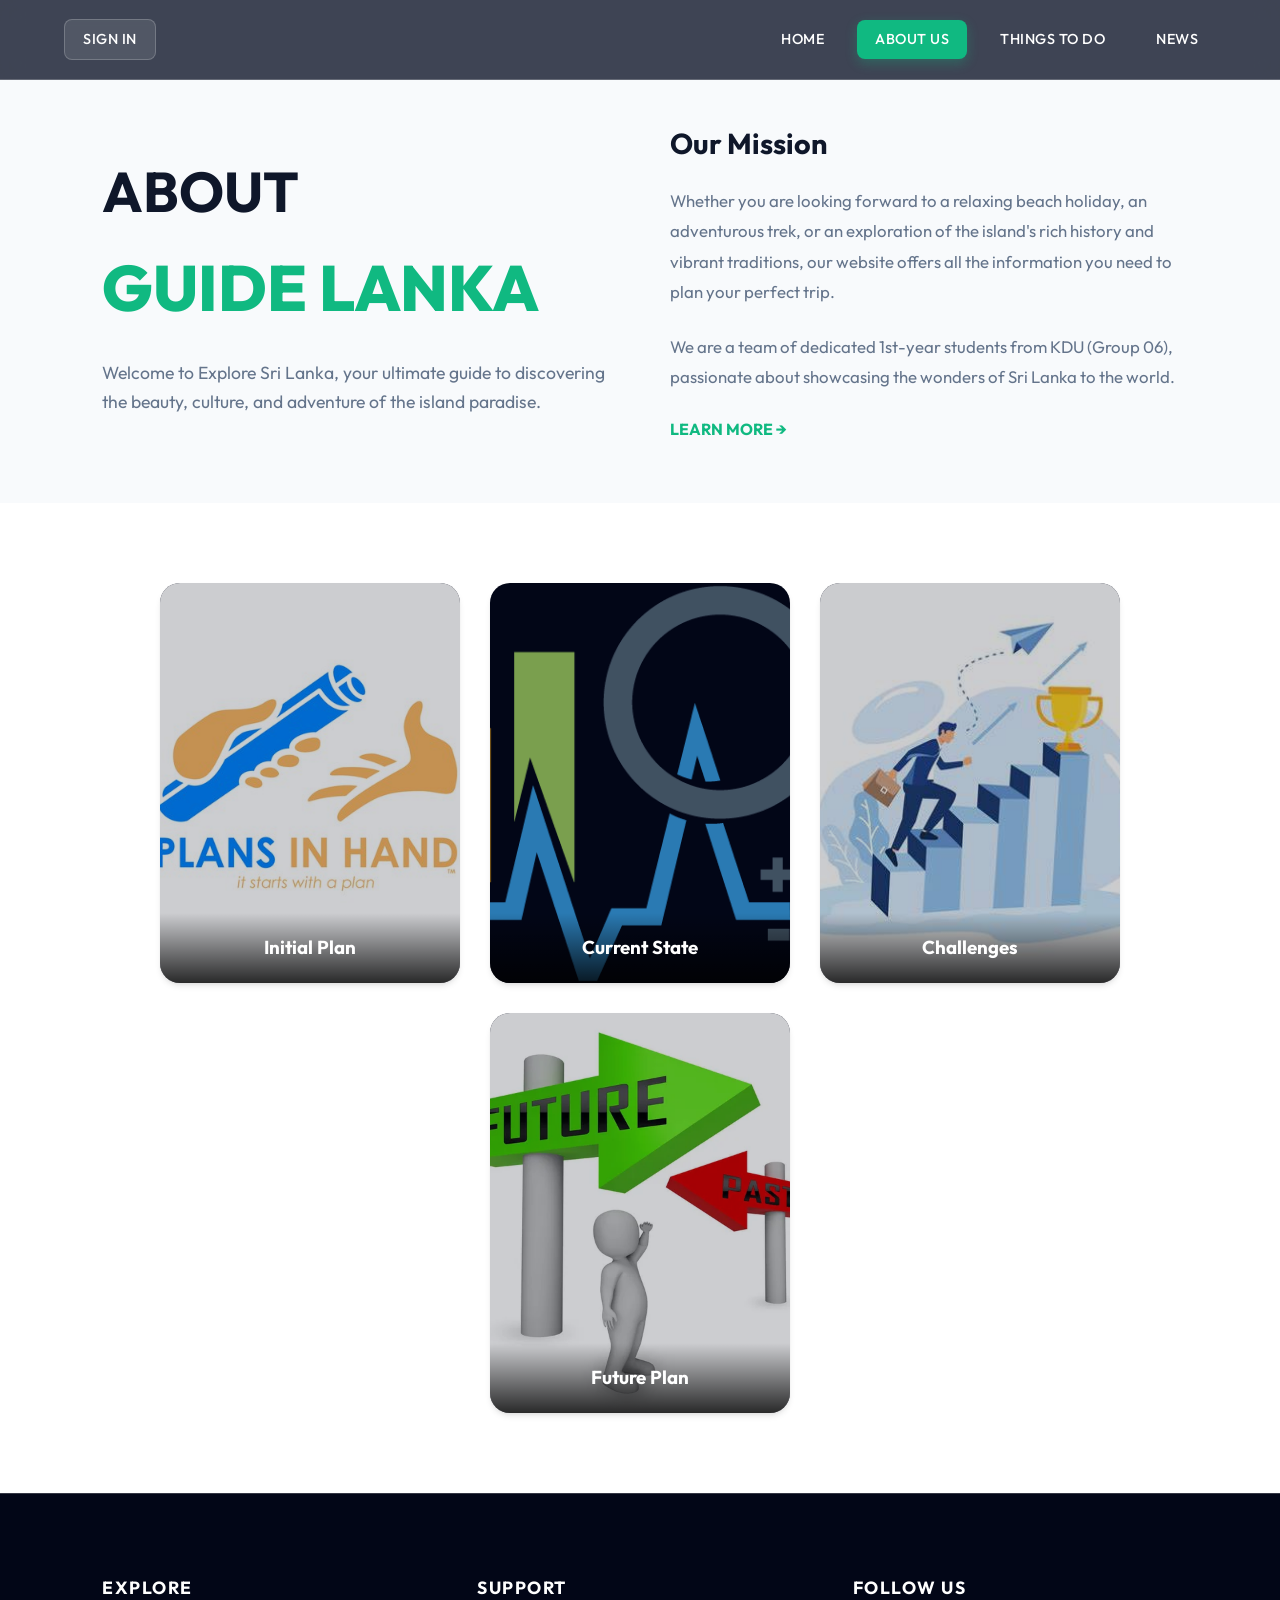
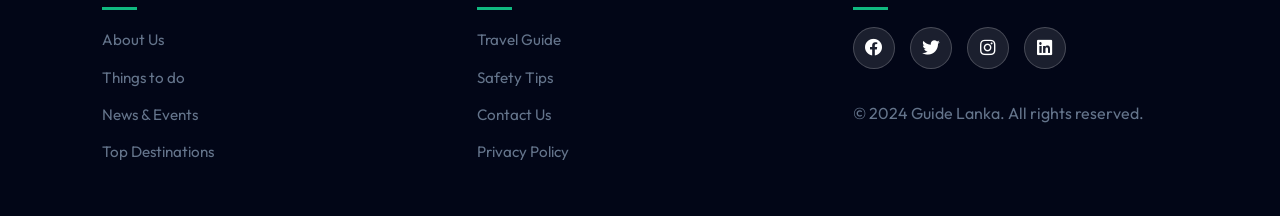
==== about.html @ 61c64495 "feat: implement frontend pages, styles, and carousel logic for destination discovery and authenticat" ====
<!DOCTYPE html>
<html lang="en">
  <head>
    <meta charset="UTF-8" />
    <meta http-equiv="X-UA-Compatible" content="IE=edge" />
    <meta name="viewport" content="width=device-width, initial-scale=1.0" />
    <meta name="description" content="Learn more about Guide Lanka and our mission to showcase the beauty of Sri Lanka." />
    <title>About Us - Guide Lanka</title>
    
    <!-- Unified CSS -->
    <link rel="stylesheet" href="css/main.css" />
    <link rel="stylesheet" href="css/about.css" />

    <!-- Google Fonts -->
    <link rel="preconnect" href="https://fonts.googleapis.com" />
    <link rel="preconnect" href="https://fonts.gstatic.com" crossorigin />
    <link href="https://fonts.googleapis.com/css2?family=Outfit:wght@300;400;500;600;700;800&family=Poppins:wght@300;400;500;600;700&display=swap" rel="stylesheet" />
    <link rel="stylesheet" href="https://cdnjs.cloudflare.com/ajax/libs/font-awesome/5.15.1/css/all.min.css" />
  </head>
  <body>
    <header>
      <nav>
        <a href="login.html">Sign in</a>
        <a href="index.html">Home</a>
        <a href="about.html" class="active">About us</a>
        <a href="things.html">Things to do</a>
        <a href="event.html">News</a>
      </nav>
    </header>

    <main>
      <section class="about-hero">
        <div class="container">
          <div class="left-section">
            <h1>ABOUT <span class="highlight">GUIDE LANKA</span></h1>
            <p style="margin-top: 20px; font-size: 1.1rem; color: var(--text-muted);">
              Welcome to Explore Sri Lanka, your ultimate guide to discovering the beauty, culture, and adventure of the island paradise.
            </p>
          </div>
          <div class="right-section">
            <h2>Our Mission</h2>
            <p>
              Whether you are looking forward to a relaxing beach holiday, an adventurous trek, or an exploration of the island's rich history and vibrant traditions, our website offers all the information you need to plan your perfect trip.
            </p>
            <p>
              We are a team of dedicated 1st-year students from KDU (Group 06), passionate about showcasing the wonders of Sri Lanka to the world.
            </p>
            <a class="about-link" href="#">LEARN MORE →</a>
          </div>
        </div>
      </section>

      <section class="team-section">
        <div class="card2">
          <div class="face front">
            <img src="assets/img/plan.jpeg" alt="Initial Plan">
            <h3>Initial Plan</h3>
          </div>
          <div class="face back">
            <h3>The Vision</h3>
            <p>To build a platform where travelers can discover hidden gems and local treasures across Sri Lanka.</p>
            <div class="link"><a href="#">Details</a></div>
          </div>
        </div>

        <div class="card2">
          <div class="face front">
            <img src="assets/img/currentsituvation.png" alt="Current Situation">
            <h3>Current State</h3>
          </div>
          <div class="face back">
            <h3>The Journey</h3>
            <p>We've overcome challenges in content curation to bring you the best visual representation of the island.</p>
            <div class="link"><a href="#">Progress</a></div>
          </div>
        </div>

        <div class="card2">
          <div class="face front">
            <img src="assets/img/hardship 2.jpeg" alt="Hardships">
            <h3>Challenges</h3>
          </div>
          <div class="face back">
            <h3>Obstacles</h3>
            <p>Sourcing high-quality, authentic media was tough, but we persevered to maintain premium quality.</p>
            <div class="link"><a href="#">Insights</a></div>
          </div>
        </div>

        <div class="card2">
          <div class="face front">
            <img src="assets/img/future.jpg" alt="Future Plan">
            <h3>Future Plan</h3>
          </div>
          <div class="face back">
            <h3>The Horizon</h3>
            <p>Developing this site into a comprehensive "Hidden Treasure Trove" for every explorer.</p>
            <div class="link"><a href="#">Roadmap</a></div>
          </div>
        </div>
      </section>
    </main>

    <footer>
      <div class="footer-section">
        <h3>Explore</h3>
        <ul>
          <li><a href="about.html">About Us</a></li>
          <li><a href="things.html">Things to do</a></li>
          <li><a href="event.html">News & Events</a></li>
          <li><a href="places.html">Top Destinations</a></li>
        </ul>
      </div>
      <div class="footer-section">
        <h3>Support</h3>
        <ul>
          <li><a href="#">Travel Guide</a></li>
          <li><a href="#">Safety Tips</a></li>
          <li><a href="#">Contact Us</a></li>
          <li><a href="#">Privacy Policy</a></li>
        </ul>
      </div>
      <div class="footer-section social">
        <h3>Follow Us</h3>
        <ul>
          <li><a href="#"><i class="fab fa-facebook"></i></a></li>
          <li><a href="#"><i class="fab fa-twitter"></i></a></li>
          <li><a href="#"><i class="fab fa-instagram"></i></a></li>
          <li><a href="#"><i class="fab fa-linkedin"></i></a></li>
        </ul>
        <p style="margin-top: 20px; color: var(--text-muted);">© 2024 Guide Lanka. All rights reserved.</p>
      </div>
    </footer>
  </body>
</html>
---- css/main.css ----
:root {
  /* Colors */
  --primary: #0f172a;
  --secondary: #10b981;
  --accent: #f59e0b;
  --bg-light: #f8fafc;
  --bg-dark: #020617;
  --text-main: #1e293b;
  --text-muted: #64748b;
  --glass: rgba(15, 23, 42, 0.8);
  --glass-light: rgba(255, 255, 255, 0.1);
  --glass-border: rgba(255, 255, 255, 0.2);
  
  /* Shadows */
  --shadow-sm: 0 1px 3px rgba(0,0,0,0.12), 0 1px 2px rgba(0,0,0,0.24);
  --shadow-md: 0 4px 6px -1px rgba(0, 0, 0, 0.1), 0 2px 4px -1px rgba(0, 0, 0, 0.06);
  --shadow-lg: 0 20px 25px -5px rgba(0, 0, 0, 0.1), 0 10px 10px -5px rgba(0, 0, 0, 0.04);
  
  /* Transitions */
  --transition: all 0.3s cubic-bezier(0.4, 0, 0.2, 1);
}

/* Resets */
* {
  margin: 0;
  padding: 0;
  box-sizing: border-box;
}

html {
  scroll-behavior: smooth;
  font-size: 16px;
}

body {
  font-family: 'Outfit', 'Poppins', sans-serif;
  background-color: var(--bg-light);
  color: var(--text-main);
  line-height: 1.6;
  overflow-x: hidden;
}

/* Navigation Header */
header {
  width: 100%;
  padding: 0 5%;
  height: 80px;
  display: flex;
  justify-content: space-between;
  align-items: center;
  position: fixed;
  top: 0;
  left: 0;
  z-index: 1000;
  background: var(--glass);
  backdrop-filter: blur(12px);
  -webkit-backdrop-filter: blur(12px);
  border-bottom: 1px solid var(--glass-border);
  transition: var(--transition);
}

header nav {
  display: flex;
  align-items: center;
  gap: 15px;
  width: 100%;
}

/* Sign in on the Left */
header nav a[href="login.html"] {
  margin-right: auto;
  background: var(--glass-light);
  border: 1px solid var(--glass-border);
}

header nav a {
  color: #fff;
  padding: 8px 18px;
  font-size: 0.9rem;
  font-weight: 500;
  transition: var(--transition);
  text-decoration: none !important;
  border-radius: 8px;
  text-transform: uppercase;
  letter-spacing: 0.5px;
}

header nav a:hover {
  background: var(--secondary);
  color: #fff;
  transform: translateY(-2px);
}

header nav a.active {
  background: var(--secondary);
  color: #fff;
  box-shadow: 0 4px 12px rgba(16, 185, 129, 0.3);
}

/* Global Footer */
footer {
  background-color: var(--bg-dark);
  color: #fff;
  display: grid;
  grid-template-columns: repeat(auto-fit, minmax(200px, 1fr));
  padding: 80px 8% 40px;
  gap: 50px;
  border-top: 1px solid var(--glass-border);
}

.footer-section h3 {
  margin-bottom: 25px;
  color: #fff;
  font-size: 1.1rem;
  font-weight: 700;
  text-transform: uppercase;
  letter-spacing: 1.5px;
  position: relative;
}

.footer-section h3::after {
  content: "";
  position: absolute;
  bottom: -8px;
  left: 0;
  width: 35px;
  height: 3px;
  background: var(--secondary);
}

.footer-section ul {
  list-style: none;
}

.footer-section ul li a {
  text-decoration: none;
  color: var(--text-muted);
  font-size: 0.95rem;
  transition: var(--transition);
  display: inline-block;
  margin-bottom: 12px;
}

.footer-section ul li a:hover {
  color: var(--secondary);
  transform: translateX(5px);
}

.footer-section.social ul {
  display: flex;
  gap: 15px;
  margin-top: 20px;
}

.footer-section.social ul li a {
  width: 42px;
  height: 42px;
  background: var(--glass-light);
  border: 1px solid var(--glass-border);
  border-radius: 50%;
  display: flex;
  justify-content: center;
  align-items: center;
  color: #fff;
  font-size: 1.1rem;
}

.footer-section.social ul li a:hover {
  background: var(--secondary);
  transform: translateY(-5px) rotate(360deg);
  border-color: var(--secondary);
  color: #fff;
}

/* Responsive */
@media screen and (max-width: 768px) {
  header {
    height: 70px;
    padding: 0 20px;
  }
  
  header nav {
    gap: 10px;
  }
  
  header nav a {
    padding: 6px 12px;
    font-size: 0.8rem;
  }
  
  footer {
    padding: 60px 5% 30px;
    text-align: center;
  }
  
  .footer-section h3::after {
    left: 50%;
    transform: translateX(-50%);
  }
  
  .footer-section.social ul {
    justify-content: center;
  }
}
---- css/about.css ----
/* About Page Specific Styles - Guide Lanka */

.about-hero {
  padding: 120px 8% 60px;
  background: var(--bg-light);
}

.container {
  display: flex;
  flex-wrap: wrap;
  align-items: center;
  justify-content: space-between;
  gap: 60px;
  max-width: 1200px;
  margin: 0 auto;
}

.left-section { flex: 1; min-width: 300px; }
.right-section { flex: 1; min-width: 300px; }

.left-section h1 { font-size: 3.5rem; color: var(--primary); margin-bottom: 10px; }
.left-section .highlight { font-size: 4rem; color: var(--secondary); font-weight: 800; display: block; }

.right-section h2 { font-size: 1.8rem; margin-bottom: 20px; color: var(--primary); }
.right-section p { font-size: 1.05rem; color: var(--text-muted); margin-bottom: 25px; line-height: 1.8; }
.right-section a { color: var(--secondary); font-weight: 700; text-decoration: none; }

/* Flip Cards */
.team-section {
  padding: 80px 8%;
  display: flex;
  flex-wrap: wrap;
  justify-content: center;
  gap: 30px;
  background: #fff;
}

.card2 {
  position: relative;
  width: 300px;
  height: 400px;
  perspective: 1000px;
}

.card2 .face {
  position: absolute;
  width: 100%;
  height: 100%;
  backface-visibility: hidden;
  border-radius: 20px;
  overflow: hidden;
  transition: 0.8s cubic-bezier(0.4, 0, 0.2, 1);
  box-shadow: var(--shadow-md);
}

.card2 .front {
  transform: rotateY(0deg);
  background: var(--bg-dark);
}

.card2 .front img {
  width: 100%;
  height: 100%;
  object-fit: cover;
  opacity: 0.8;
}

.card2 .front h3 {
  position: absolute;
  bottom: 0;
  width: 100%;
  padding: 20px;
  color: #fff;
  background: linear-gradient(transparent, rgba(0,0,0,0.8));
  text-align: center;
}

.card2 .back {
  transform: rotateY(180deg);
  background: var(--primary);
  padding: 40px 30px;
  color: #fff;
  display: flex;
  flex-direction: column;
  justify-content: center;
  align-items: center;
  text-align: center;
}

.card2 .back h3 { font-size: 1.5rem; margin-bottom: 15px; color: var(--secondary); }
.card2 .back p { font-size: 0.95rem; margin-bottom: 25px; opacity: 0.9; }

.card2 .back .link a {
  padding: 10px 25px;
  border: 2px solid var(--secondary);
  border-radius: 50px;
  color: #fff;
  text-decoration: none;
  font-weight: 600;
  transition: var(--transition);
}

.card2 .back .link a:hover { background: var(--secondary); }

.card2:hover .front { transform: rotateY(180deg); }
.card2:hover .back { transform: rotateY(360deg); }

@media screen and (max-width: 768px) {
  .left-section h1 { font-size: 2.5rem; }
  .left-section .highlight { font-size: 3rem; }
  .container { padding: 40px 5%; gap: 40px; }
}
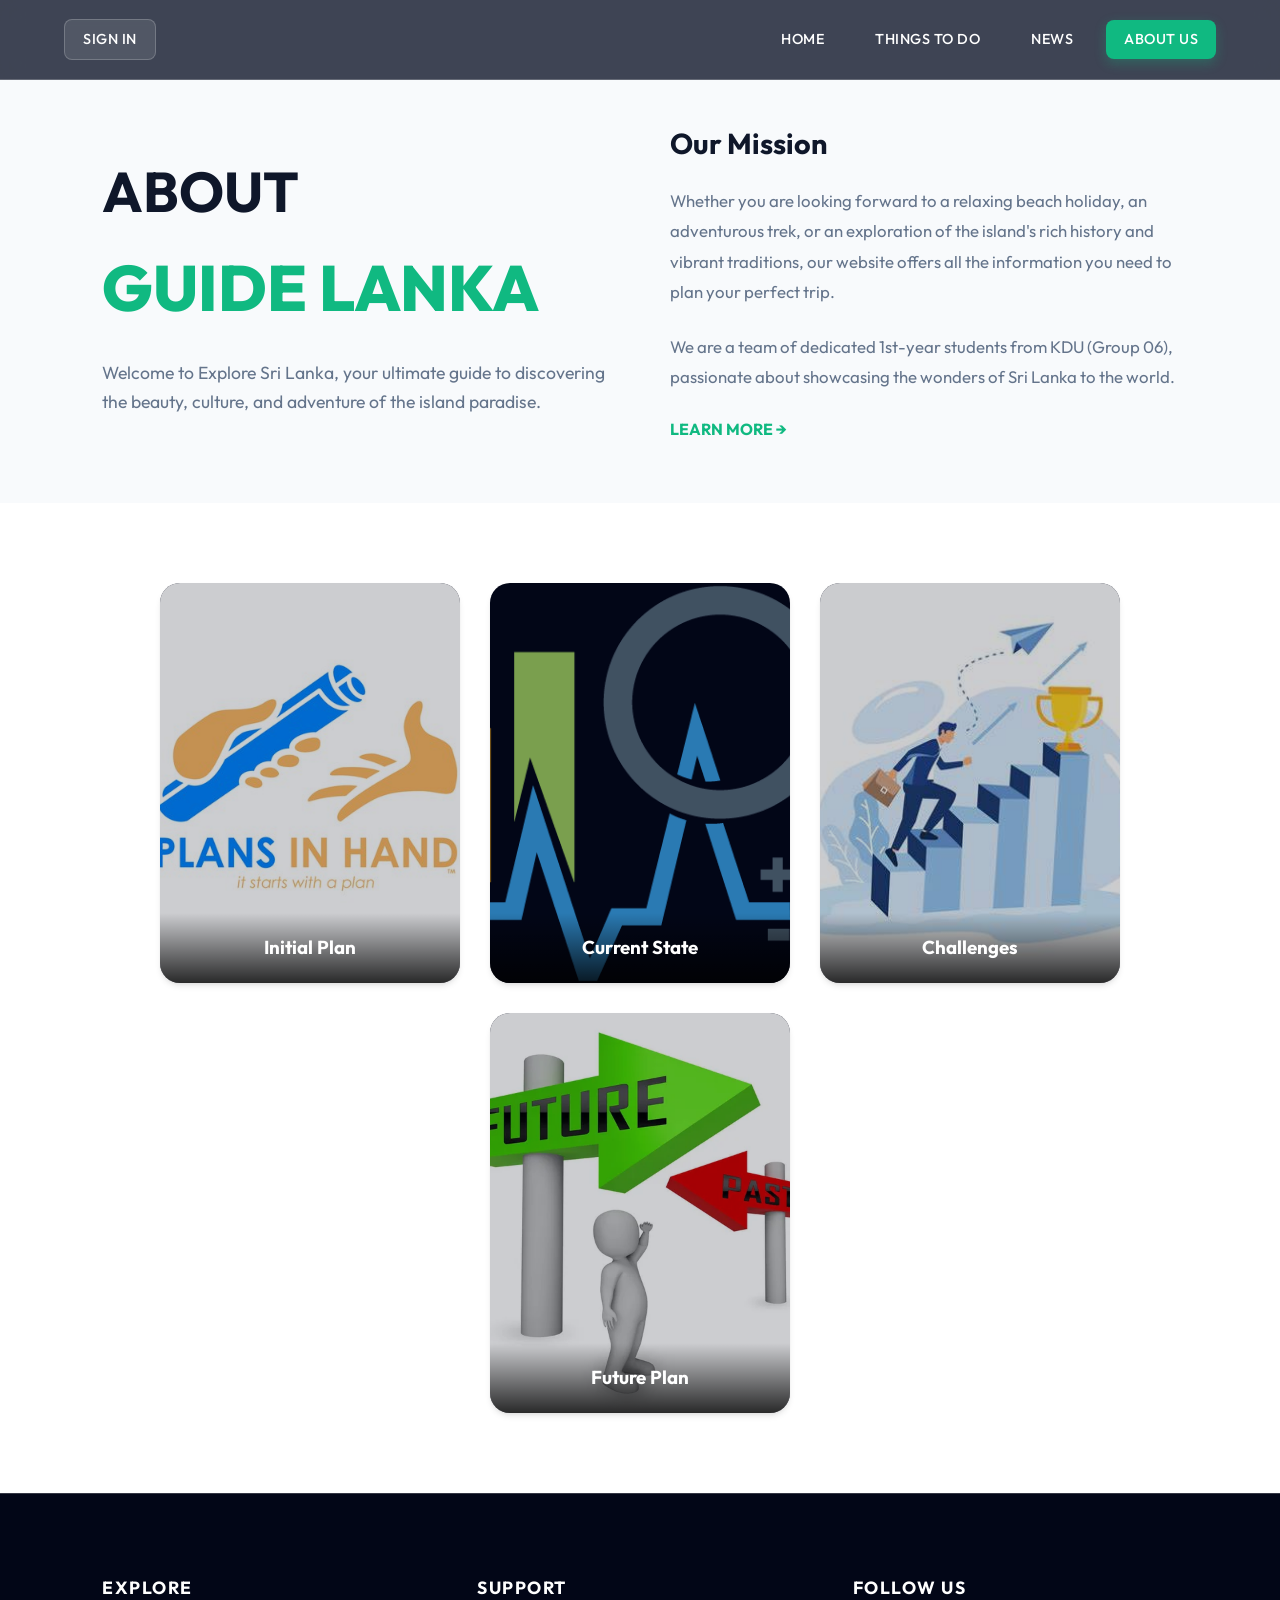
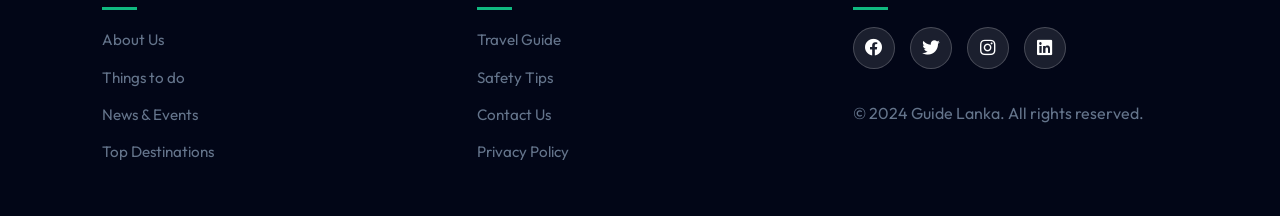
==== commit 11971303: "refactor: reorder navigation menu links and standardize file formatting across pages" ====
--- a/about.html
+++ b/about.html
@@ -22,9 +22,9 @@
       <nav>
         <a href="login.html">Sign in</a>
         <a href="index.html">Home</a>
-        <a href="about.html" class="active">About us</a>
         <a href="things.html">Things to do</a>
         <a href="event.html">News</a>
+        <a href="about.html" class="active">About us</a>
       </nav>
     </header>
 
@@ -132,4 +132,5 @@
       </div>
     </footer>
   </body>
-</html>+</html>
+
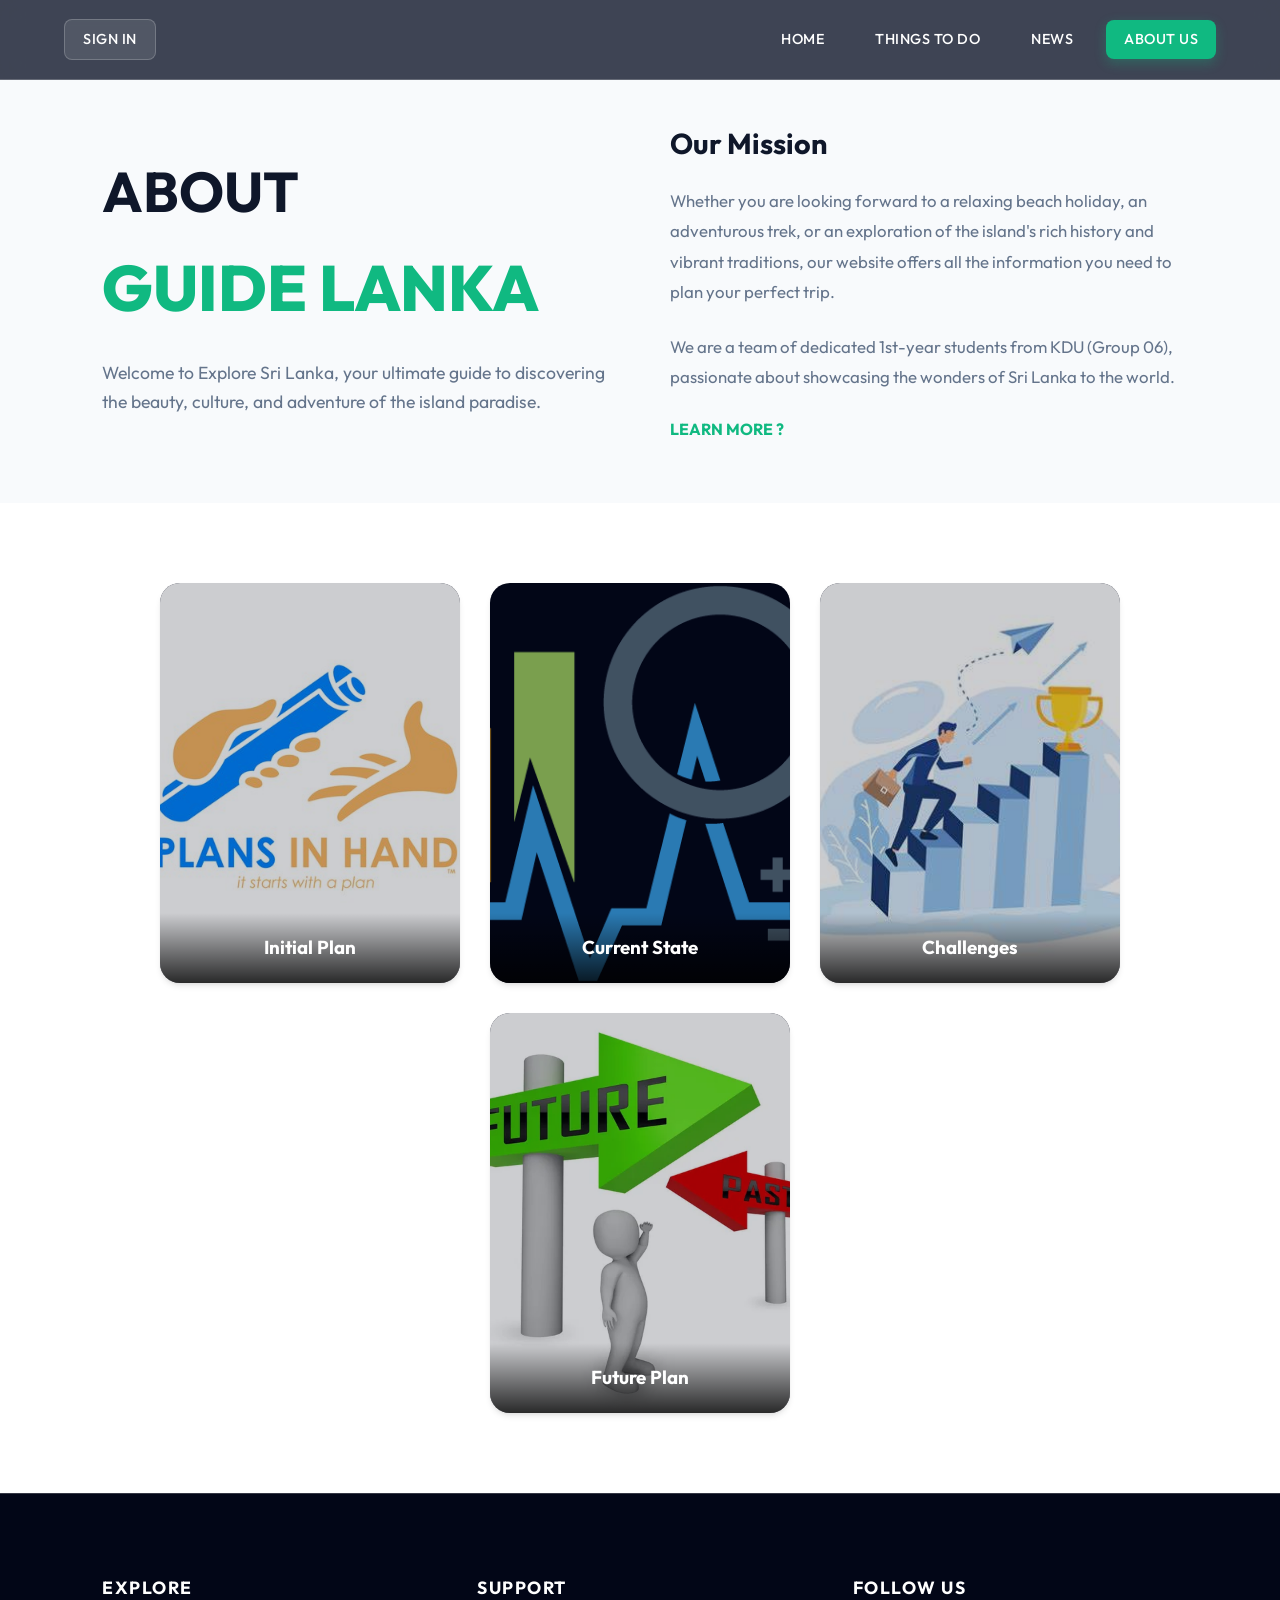
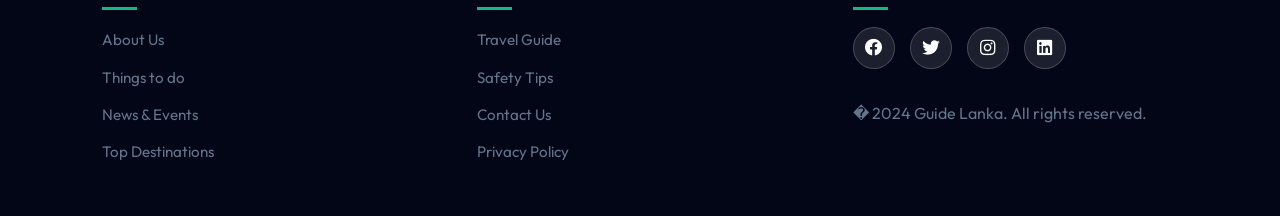
==== commit 23d1aeb6: "feat: implement new homepage styles and site-wide UI enhancements" ====
--- a/about.html
+++ b/about.html
@@ -33,7 +33,7 @@
         <div class="container">
           <div class="left-section">
             <h1>ABOUT <span class="highlight">GUIDE LANKA</span></h1>
-            <p style="margin-top: 20px; font-size: 1.1rem; color: var(--text-muted);">
+            <p class="about-intro">
               Welcome to Explore Sri Lanka, your ultimate guide to discovering the beauty, culture, and adventure of the island paradise.
             </p>
           </div>
@@ -45,7 +45,7 @@
             <p>
               We are a team of dedicated 1st-year students from KDU (Group 06), passionate about showcasing the wonders of Sri Lanka to the world.
             </p>
-            <a class="about-link" href="#">LEARN MORE →</a>
+            <a class="about-link" href="#">LEARN MORE ?</a>
           </div>
         </div>
       </section>
@@ -59,7 +59,7 @@
           <div class="face back">
             <h3>The Vision</h3>
             <p>To build a platform where travelers can discover hidden gems and local treasures across Sri Lanka.</p>
-            <div class="link"><a href="#">Details</a></div>
+            <div class="link"><a href="#" aria-label="Details about initial plan">Details</a></div>
           </div>
         </div>
 
@@ -71,7 +71,7 @@
           <div class="face back">
             <h3>The Journey</h3>
             <p>We've overcome challenges in content curation to bring you the best visual representation of the island.</p>
-            <div class="link"><a href="#">Progress</a></div>
+            <div class="link"><a href="#" aria-label="Progress updates">Progress</a></div>
           </div>
         </div>
 
@@ -83,7 +83,7 @@
           <div class="face back">
             <h3>Obstacles</h3>
             <p>Sourcing high-quality, authentic media was tough, but we persevered to maintain premium quality.</p>
-            <div class="link"><a href="#">Insights</a></div>
+            <div class="link"><a href="#" aria-label="Challenges insights">Insights</a></div>
           </div>
         </div>
 
@@ -95,7 +95,7 @@
           <div class="face back">
             <h3>The Horizon</h3>
             <p>Developing this site into a comprehensive "Hidden Treasure Trove" for every explorer.</p>
-            <div class="link"><a href="#">Roadmap</a></div>
+            <div class="link"><a href="#" aria-label="Future roadmap">Roadmap</a></div>
           </div>
         </div>
       </section>
@@ -123,14 +123,17 @@
       <div class="footer-section social">
         <h3>Follow Us</h3>
         <ul>
-          <li><a href="#"><i class="fab fa-facebook"></i></a></li>
-          <li><a href="#"><i class="fab fa-twitter"></i></a></li>
-          <li><a href="#"><i class="fab fa-instagram"></i></a></li>
-          <li><a href="#"><i class="fab fa-linkedin"></i></a></li>
+          <li><a href="#" aria-label="Facebook" title="Facebook"><i class="fab fa-facebook" aria-hidden="true"></i></a></li>
+          <li><a href="#" aria-label="Twitter" title="Twitter"><i class="fab fa-twitter" aria-hidden="true"></i></a></li>
+          <li><a href="#" aria-label="Instagram" title="Instagram"><i class="fab fa-instagram" aria-hidden="true"></i></a></li>
+          <li><a href="#" aria-label="LinkedIn" title="LinkedIn"><i class="fab fa-linkedin" aria-hidden="true"></i></a></li>
         </ul>
-        <p style="margin-top: 20px; color: var(--text-muted);">© 2024 Guide Lanka. All rights reserved.</p>
+        <p class="footer-copyright">� 2024 Guide Lanka. All rights reserved.</p>
       </div>
     </footer>
   </body>
 </html>
 
+
+
+
--- a/css/main.css
+++ b/css/main.css
@@ -202,3 +202,28 @@
     justify-content: center;
   }
 }
+
+.about-intro {
+  margin-top: 20px;
+  font-size: 1.1rem;
+  color: var(--text-muted);
+}
+
+.footer-copyright {
+  margin-top: 20px;
+  color: var(--text-muted);
+}
+
+.login-header {
+  background: transparent;
+  border: none;
+}
+
+.back-home {
+  background: var(--glass);
+  backdrop-filter: blur(10px);
+}
+
+.login-remember {
+  color: #fff;
+}
